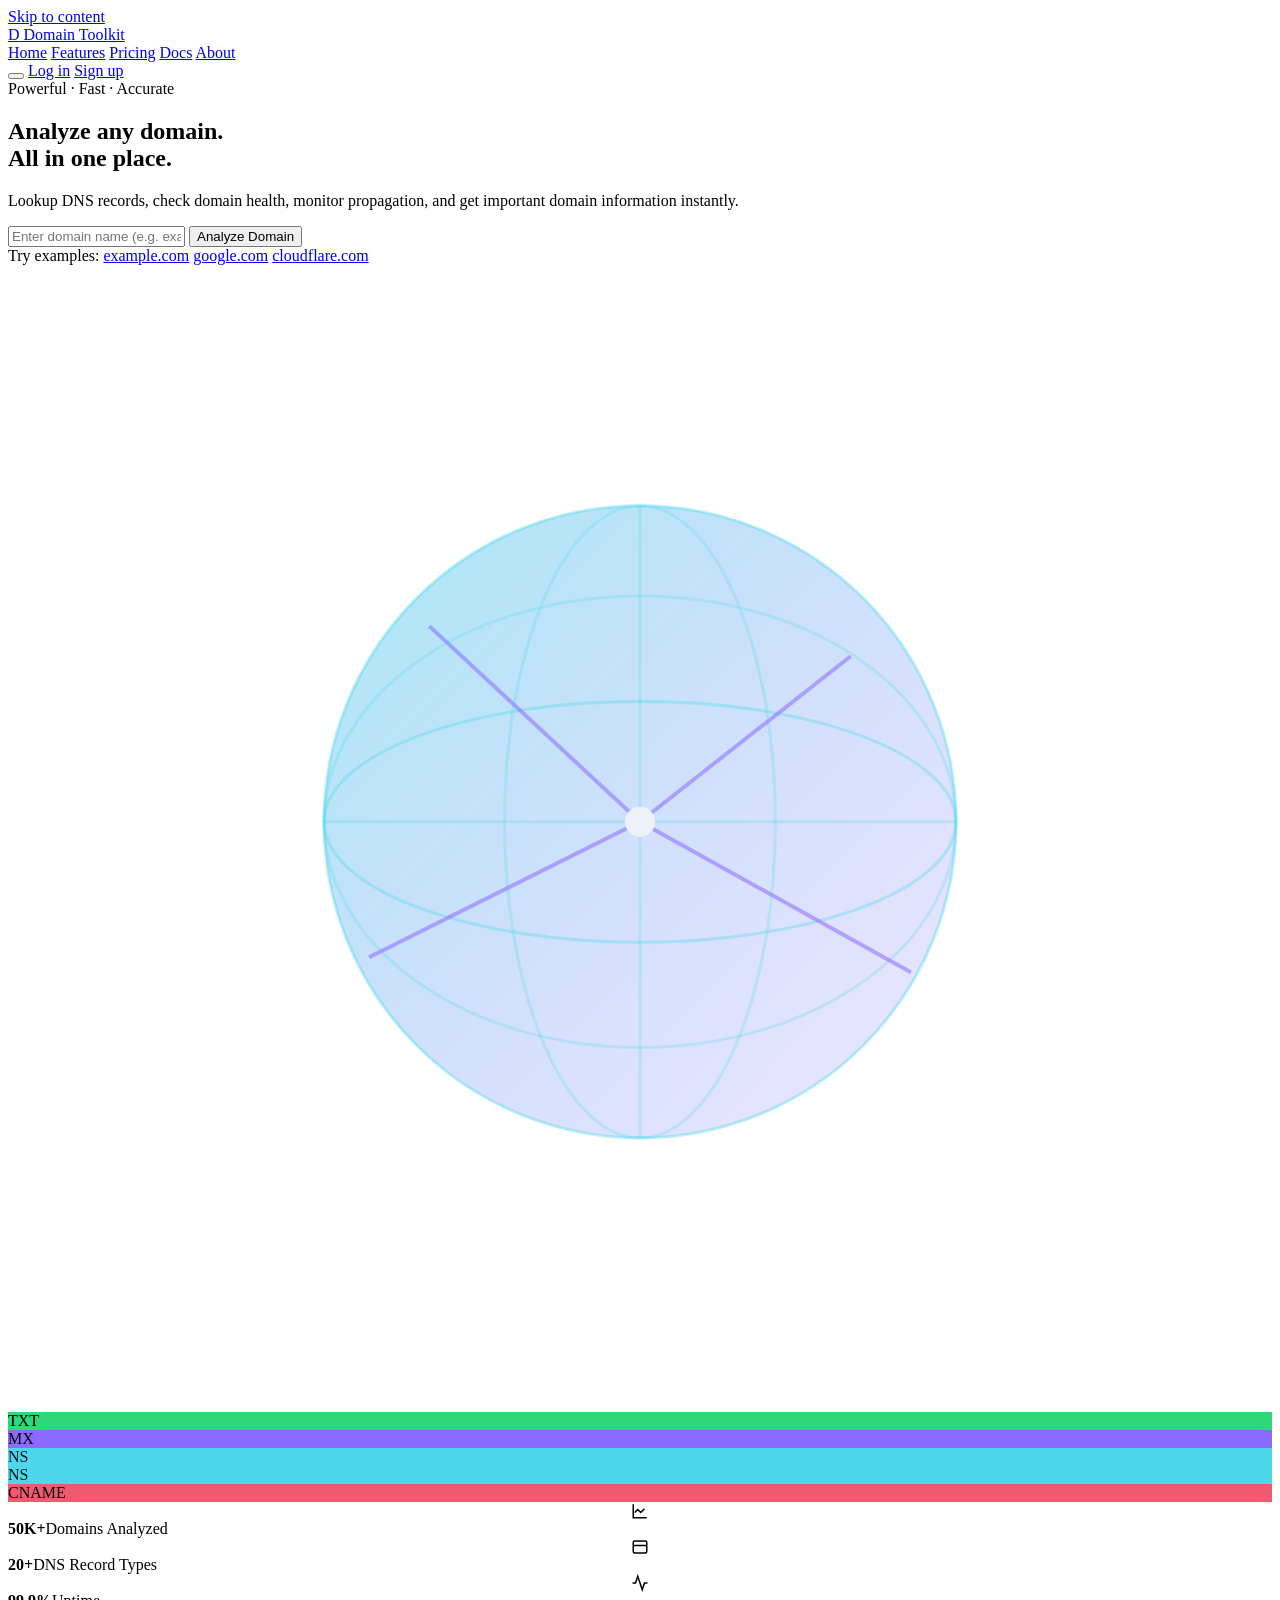
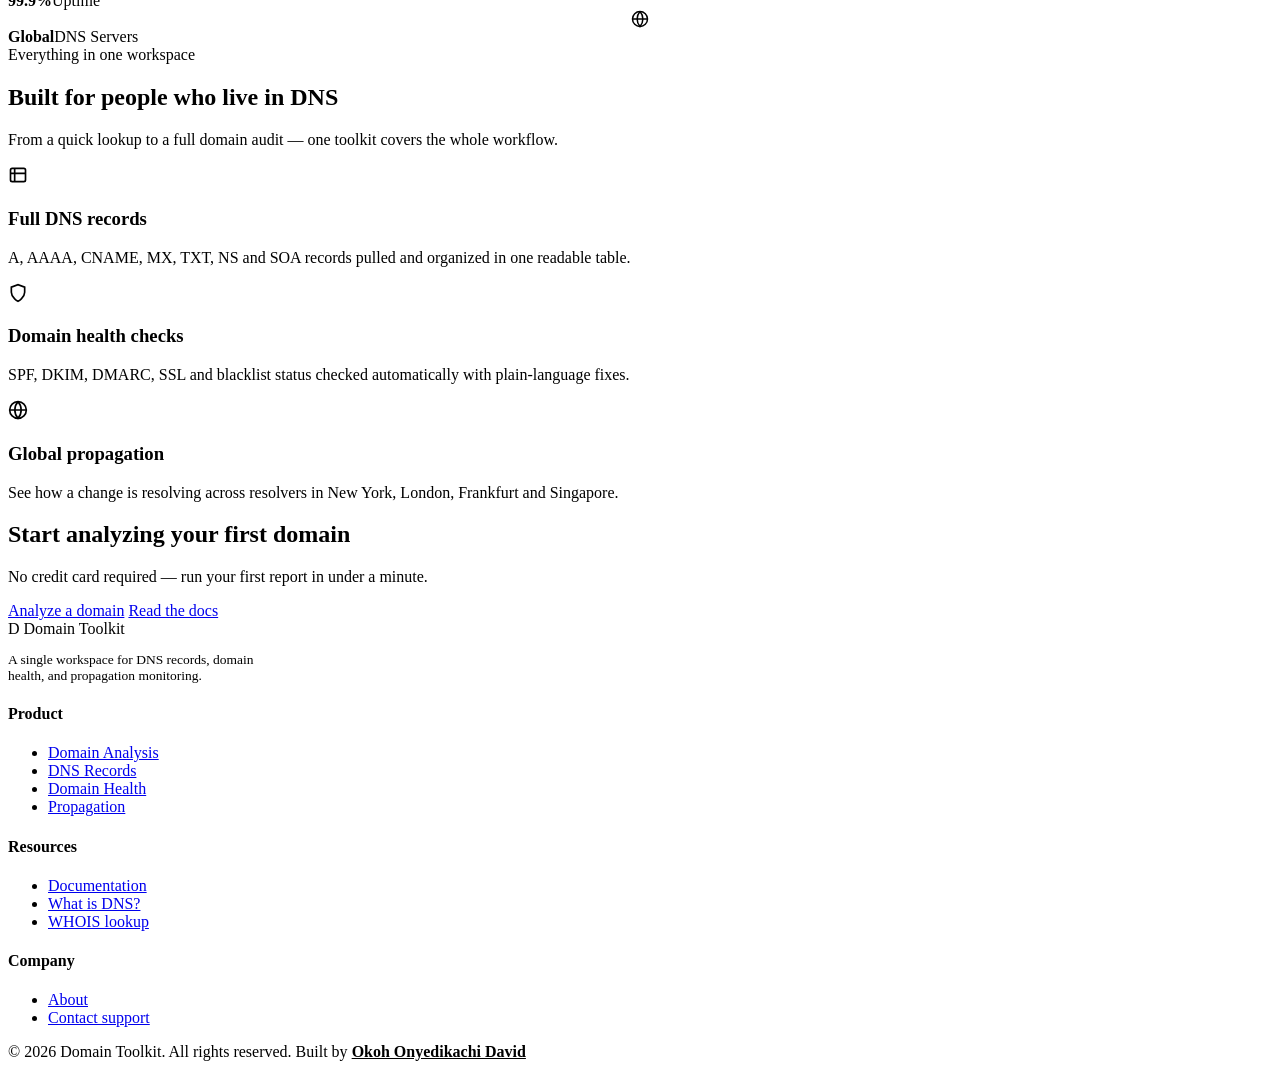
==== index.html @ 796c3c66 "Add files via upload" ====
<!DOCTYPE html>
<html lang="en">
<head>
<meta charset="UTF-8">
<meta name="viewport" content="width=device-width, initial-scale=1.0">
<meta name="author" content="Okoh Onyedikachi David">
<title>Domain Toolkit — Analyze any domain, all in one place</title>
<link rel="preconnect" href="https://fonts.googleapis.com">
<link href="https://fonts.googleapis.com/css2?family=Space+Grotesk:wght@500;600;700&family=Inter:wght@400;500;600;700&family=JetBrains+Mono:wght@400;500;700&display=swap" rel="stylesheet">
<link rel="stylesheet" href="css/base.css">
<link rel="stylesheet" href="css/layout.css">
<link rel="stylesheet" href="css/components.css">
<link rel="stylesheet" href="css/landing.css">
</head>
<body>
<a href="#main" class="skip-link">Skip to content</a>

<header class="topbar">
  <a href="index.html" class="brand">
    <span class="brand-mark">D</span> Domain Toolkit
  </a>
  <nav class="topnav">
    <a href="index.html" class="active">Home</a>
    <a href="analysis.html">Features</a>
    <a href="docs.html">Pricing</a>
    <a href="docs.html">Docs</a>
    <a href="docs.html">About</a>
  </nav>
  <div class="topbar-actions">
    <button class="icon-btn" data-theme-icon aria-label="Toggle theme"></button>
    <a href="analysis.html" class="btn btn-ghost btn-sm">Log in</a>
    <a href="analysis.html" class="btn btn-primary btn-sm">Sign up</a>
  </div>
</header>

<main id="main">
  <section class="hero">
    <div>
      <div class="pill hero-eyebrow"><span class="dot"></span> Powerful · Fast · Accurate</div>
      <h1>Analyze any domain.<br><span class="accent">All in one place.</span></h1>
      <p>Lookup DNS records, check domain health, monitor propagation, and get important domain information instantly.</p>
      <form class="hero-search" id="hero-search">
        <input class="input" type="text" id="hero-domain-input" placeholder="Enter domain name (e.g. example.com)" aria-label="Domain name">
        <button class="btn btn-primary" type="submit">Analyze Domain</button>
      </form>
      <div class="hero-examples">
        Try examples:
        <a class="example-chip" href="analysis.html?domain=example.com">example.com</a>
        <a class="example-chip" href="analysis.html?domain=google.com">google.com</a>
        <a class="example-chip" href="analysis.html?domain=cloudflare.com">cloudflare.com</a>
      </div>
    </div>

    <div class="hero-visual" aria-hidden="true">
      <svg class="orbit-svg" viewBox="0 0 420 380">
        <defs>
          <linearGradient id="globeGrad" x1="0" y1="0" x2="1" y2="1">
            <stop offset="0%" stop-color="#4cd8ea" stop-opacity="0.5"/>
            <stop offset="100%" stop-color="#8b6bff" stop-opacity="0.15"/>
          </linearGradient>
        </defs>
        <circle cx="210" cy="185" r="105" fill="url(#globeGrad)" stroke="#4cd8ea" stroke-opacity="0.4"/>
        <ellipse cx="210" cy="185" rx="105" ry="40" fill="none" stroke="#4cd8ea" stroke-opacity="0.35"/>
        <ellipse cx="210" cy="185" rx="105" ry="75" fill="none" stroke="#4cd8ea" stroke-opacity="0.25"/>
        <ellipse cx="210" cy="185" rx="45" ry="105" fill="none" stroke="#4cd8ea" stroke-opacity="0.25"/>
        <line x1="210" y1="80" x2="210" y2="290" stroke="#4cd8ea" stroke-opacity="0.25"/>
        <line x1="105" y1="185" x2="315" y2="185" stroke="#4cd8ea" stroke-opacity="0.25"/>
        <g stroke="#8b6bff" stroke-opacity="0.55" stroke-width="1.3">
          <line x1="140" y1="120" x2="210" y2="185"/>
          <line x1="280" y1="130" x2="210" y2="185"/>
          <line x1="120" y1="230" x2="210" y2="185"/>
          <line x1="300" y1="235" x2="210" y2="185"/>
        </g>
        <circle cx="210" cy="185" r="5" fill="#eef1f8"/>
      </svg>
      <div class="node-label" style="top: 24%; left: 22%; background:#2fd97a;">TXT</div>
      <div class="node-label" style="top: 30%; right: 12%; background:#8b6bff;">MX</div>
      <div class="node-label" style="top: 8%; right: 22%; background:#4cd8ea; color:#0b0f1a;">NS</div>
      <div class="node-label" style="bottom: 12%; left: 30%; background:#4cd8ea; color:#0b0f1a;">NS</div>
      <div class="node-label" style="bottom: 18%; right: 8%; background:#ef5a6f;">CNAME</div>
    </div>
  </section>

  <div class="stats-strip">
    <div class="stat card pad">
      <div class="stat-icon violet" style="border-radius:10px; display:flex; align-items:center; justify-content:center;">
        <svg width="18" height="18" viewBox="0 0 24 24" fill="none" stroke="currentColor" stroke-width="2"><path d="M3 3v18h18"/><path d="M18 9l-5 5-4-4-4 4"/></svg>
      </div>
      <div><b>50K+</b><span>Domains Analyzed</span></div>
    </div>
    <div class="stat card pad">
      <div class="stat-icon green" style="border-radius:10px; display:flex; align-items:center; justify-content:center;">
        <svg width="18" height="18" viewBox="0 0 24 24" fill="none" stroke="currentColor" stroke-width="2"><rect x="3" y="4" width="18" height="16" rx="2"/><path d="M3 10h18"/></svg>
      </div>
      <div><b>20+</b><span>DNS Record Types</span></div>
    </div>
    <div class="stat card pad">
      <div class="stat-icon cyan" style="border-radius:10px; display:flex; align-items:center; justify-content:center;">
        <svg width="18" height="18" viewBox="0 0 24 24" fill="none" stroke="currentColor" stroke-width="2"><path d="M22 12h-4l-3 9L9 3l-3 9H2"/></svg>
      </div>
      <div><b>99.9%</b><span>Uptime</span></div>
    </div>
    <div class="stat card pad">
      <div class="stat-icon amber" style="border-radius:10px; display:flex; align-items:center; justify-content:center;">
        <svg width="18" height="18" viewBox="0 0 24 24" fill="none" stroke="currentColor" stroke-width="2"><circle cx="12" cy="12" r="10"/><path d="M2 12h20M12 2a15 15 0 010 20 15 15 0 010-20"/></svg>
      </div>
      <div><b>Global</b><span>DNS Servers</span></div>
    </div>
  </div>

  <section class="section" id="features">
    <div class="section-head">
      <div class="pill">Everything in one workspace</div>
      <h2>Built for people who live in DNS</h2>
      <p>From a quick lookup to a full domain audit — one toolkit covers the whole workflow.</p>
    </div>
    <div class="feature-grid">
      <div class="card feature-card">
        <div class="feature-icon"><svg width="20" height="20" viewBox="0 0 24 24" fill="none" stroke="currentColor" stroke-width="2"><rect x="3" y="4" width="18" height="16" rx="2"/><path d="M3 10h18M8 4v16"/></svg></div>
        <h3>Full DNS records</h3>
        <p>A, AAAA, CNAME, MX, TXT, NS and SOA records pulled and organized in one readable table.</p>
      </div>
      <div class="card feature-card">
        <div class="feature-icon"><svg width="20" height="20" viewBox="0 0 24 24" fill="none" stroke="currentColor" stroke-width="2"><path d="M12 22s8-4.5 8-11V5l-8-3-8 3v6c0 6.5 8 11 8 11z"/></svg></div>
        <h3>Domain health checks</h3>
        <p>SPF, DKIM, DMARC, SSL and blacklist status checked automatically with plain-language fixes.</p>
      </div>
      <div class="card feature-card">
        <div class="feature-icon"><svg width="20" height="20" viewBox="0 0 24 24" fill="none" stroke="currentColor" stroke-width="2"><circle cx="12" cy="12" r="10"/><path d="M2 12h20M12 2a15 15 0 010 20 15 15 0 010-20"/></svg></div>
        <h3>Global propagation</h3>
        <p>See how a change is resolving across resolvers in New York, London, Frankfurt and Singapore.</p>
      </div>
    </div>
  </section>

  <div class="cta-band">
    <div>
      <h2>Start analyzing your first domain</h2>
      <p>No credit card required — run your first report in under a minute.</p>
    </div>
    <div class="cta-actions">
      <a href="analysis.html" class="btn btn-primary">Analyze a domain</a>
      <a href="docs.html" class="btn btn-ghost">Read the docs</a>
    </div>
  </div>
</main>

<footer class="site-footer">
  <div class="footer-grid">
    <div>
      <div class="brand" style="margin-bottom:12px;"><span class="brand-mark">D</span> Domain Toolkit</div>
      <p style="max-width:260px; font-size:13.5px;">A single workspace for DNS records, domain health, and propagation monitoring.</p>
    </div>
    <div>
      <h4>Product</h4>
      <ul>
        <li><a href="analysis.html">Domain Analysis</a></li>
        <li><a href="dns-records.html">DNS Records</a></li>
        <li><a href="health.html">Domain Health</a></li>
        <li><a href="propagation.html">Propagation</a></li>
      </ul>
    </div>
    <div>
      <h4>Resources</h4>
      <ul>
        <li><a href="docs.html">Documentation</a></li>
        <li><a href="docs.html">What is DNS?</a></li>
        <li><a href="domain-details.html">WHOIS lookup</a></li>
      </ul>
    </div>
    <div>
      <h4>Company</h4>
      <ul>
        <li><a href="docs.html">About</a></li>
        <li><a href="docs.html">Contact support</a></li>
      </ul>
    </div>
  </div>
  <div class="footer-bottom">
    <span>© 2026 Domain Toolkit. All rights reserved.</span>
    <span>Built by <a href="https://github.com/okohdavid" target="_blank" rel="noopener" style="color:var(--violet); font-weight:600;">Okoh Onyedikachi David</a></span>
  </div>
</footer>

<script src="js/app.js"></script>
<script>
  document.getElementById('hero-search').addEventListener('submit', function (e) {
    e.preventDefault();
    const val = document.getElementById('hero-domain-input').value.trim();
    window.location.href = 'analysis.html' + (val ? '?domain=' + encodeURIComponent(val) : '');
  });
</script>
</body>
</html>
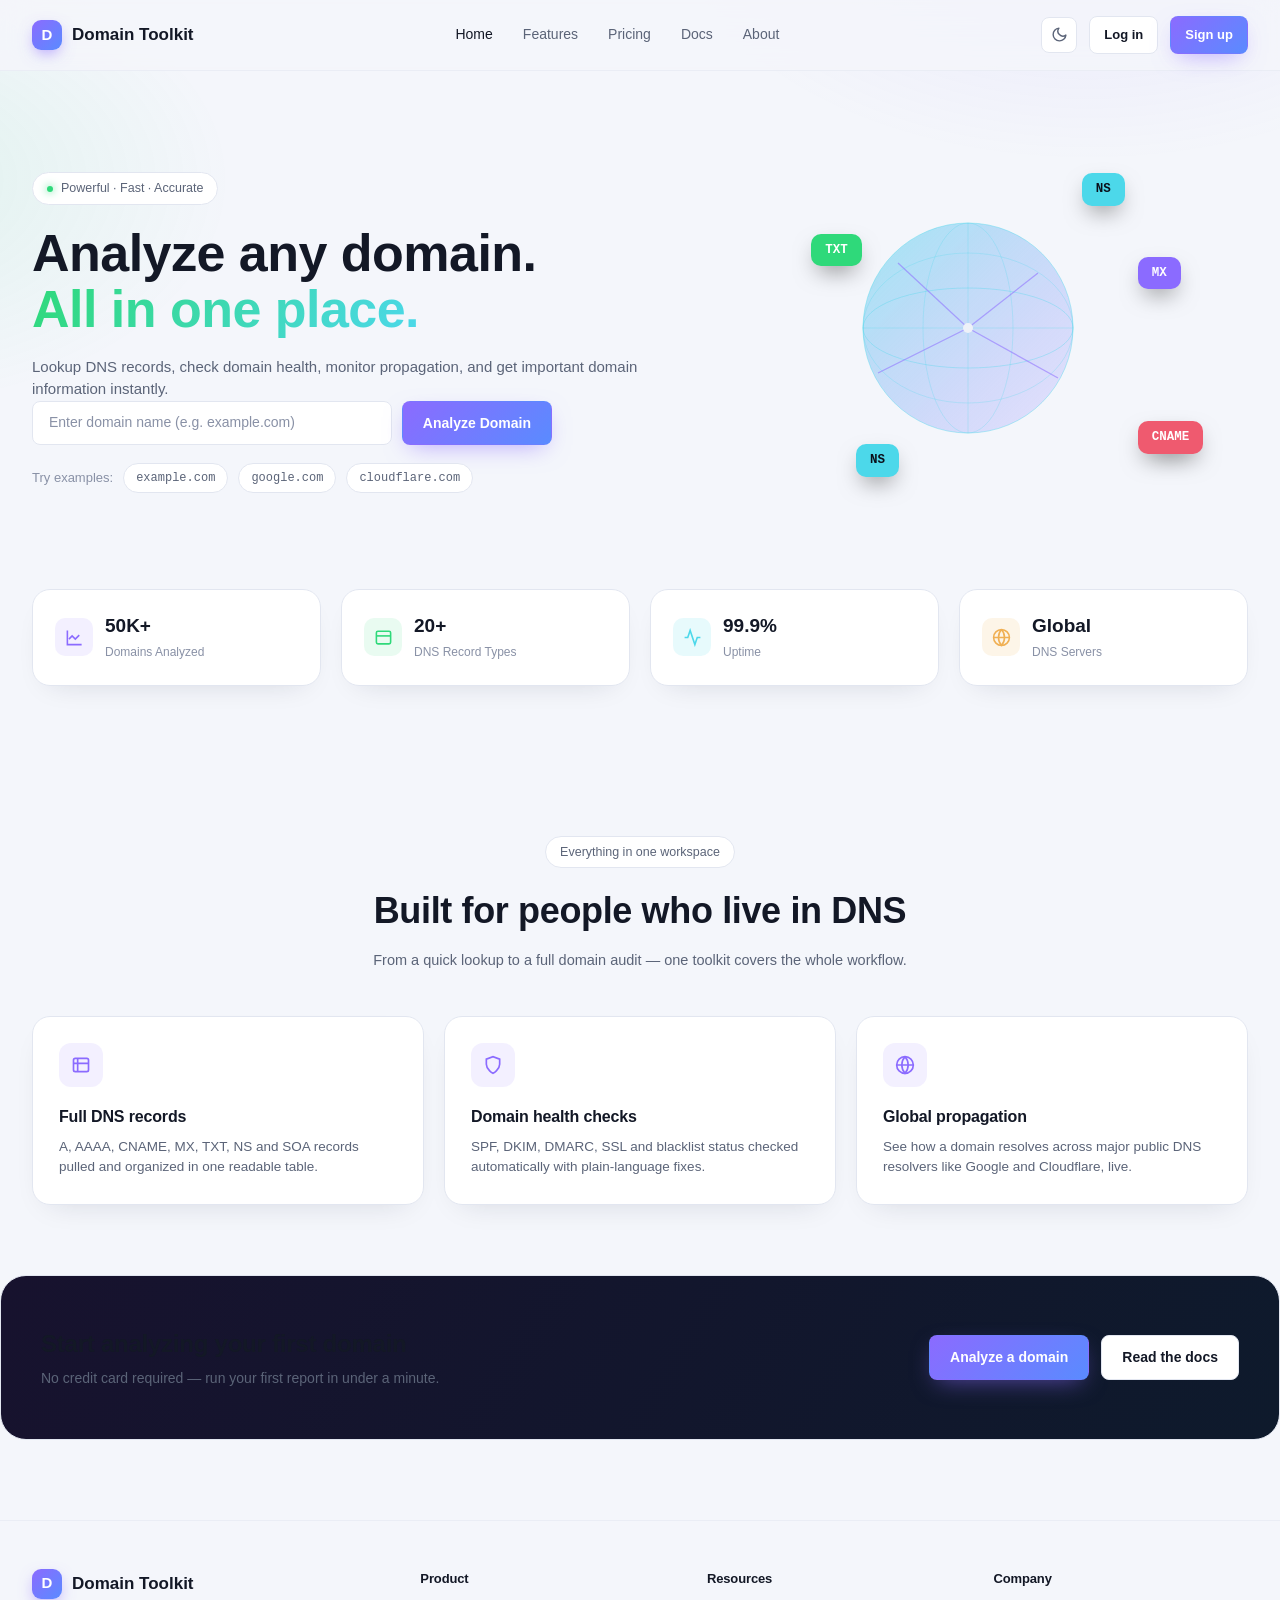
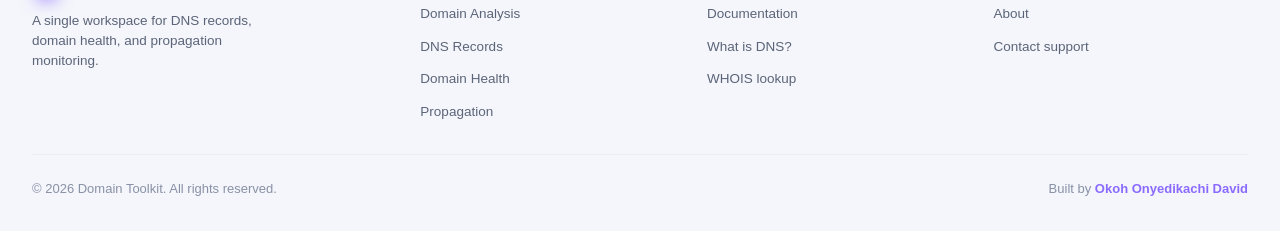
==== commit 1e42e8b6: "Add files via upload" ====
--- a/index.html
+++ b/index.html
@@ -3,6 +3,7 @@
 <head>
 <meta charset="UTF-8">
 <meta name="viewport" content="width=device-width, initial-scale=1.0">
+<link rel="icon" href="data:image/svg+xml,%3Csvg xmlns='http://www.w3.org/2000/svg' viewBox='0 0 100 100'%3E%3Crect width='100' height='100' rx='22' fill='%238b6bff'/%3E%3Ctext x='50' y='70' font-size='58' font-family='sans-serif' font-weight='700' fill='white' text-anchor='middle'%3ED%3C/text%3E%3C/svg%3E">
 <meta name="author" content="Okoh Onyedikachi David">
 <title>Domain Toolkit — Analyze any domain, all in one place</title>
 <link rel="preconnect" href="https://fonts.googleapis.com">
@@ -22,14 +23,14 @@
   <nav class="topnav">
     <a href="index.html" class="active">Home</a>
     <a href="analysis.html">Features</a>
-    <a href="docs.html">Pricing</a>
+    <a href="pricing.html">Pricing</a>
     <a href="docs.html">Docs</a>
-    <a href="docs.html">About</a>
+    <a href="about.html">About</a>
   </nav>
   <div class="topbar-actions">
     <button class="icon-btn" data-theme-icon aria-label="Toggle theme"></button>
-    <a href="analysis.html" class="btn btn-ghost btn-sm">Log in</a>
-    <a href="analysis.html" class="btn btn-primary btn-sm">Sign up</a>
+    <a href="login.html" class="btn btn-ghost btn-sm">Log in</a>
+    <a href="signup.html" class="btn btn-primary btn-sm">Sign up</a>
   </div>
 </header>
 
@@ -128,7 +129,7 @@
       <div class="card feature-card">
         <div class="feature-icon"><svg width="20" height="20" viewBox="0 0 24 24" fill="none" stroke="currentColor" stroke-width="2"><circle cx="12" cy="12" r="10"/><path d="M2 12h20M12 2a15 15 0 010 20 15 15 0 010-20"/></svg></div>
         <h3>Global propagation</h3>
-        <p>See how a change is resolving across resolvers in New York, London, Frankfurt and Singapore.</p>
+        <p>See how a domain resolves across major public DNS resolvers like Google and Cloudflare, live.</p>
       </div>
     </div>
   </section>
@@ -171,8 +172,8 @@
     <div>
       <h4>Company</h4>
       <ul>
-        <li><a href="docs.html">About</a></li>
-        <li><a href="docs.html">Contact support</a></li>
+        <li><a href="about.html">About</a></li>
+        <li><a href="support.html">Contact support</a></li>
       </ul>
     </div>
   </div>
--- a/css/base.css
+++ b/css/base.css
@@ -0,0 +1,190 @@
+/* ============================================================
+   Domain Toolkit — Design Tokens
+   Palette: deep space navy + violet + signal green + cyan wire
+   Type: Space Grotesk (display) / Inter (body) / JetBrains Mono (data)
+   ============================================================ */
+
+:root{
+  --bg:            #090c14;
+  --bg-elev-1:     #0f1420;
+  --bg-elev-2:     #141a29;
+  --bg-elev-3:     #1a2233;
+  --border:        #232b3d;
+  --border-soft:   #1b2231;
+
+  --text-primary:  #eef1f8;
+  --text-secondary:#9aa4bd;
+  --text-muted:    #626d88;
+
+  --violet:        #8b6bff;
+  --violet-soft:   #8b6bff26;
+  --violet-dim:    #6d54cc;
+  --green:         #2fd97a;
+  --green-soft:    #2fd97a22;
+  --cyan:          #4cd8ea;
+  --amber:         #f0b054;
+  --red:           #ef5a6f;
+
+  --grad-brand: linear-gradient(135deg, var(--violet) 0%, #5a8bff 100%);
+
+  --radius-sm: 8px;
+  --radius-md: 12px;
+  --radius-lg: 18px;
+  --radius-xl: 26px;
+
+  --shadow-card: 0 1px 0 rgba(255,255,255,0.02) inset, 0 12px 30px -14px rgba(0,0,0,0.6);
+  --shadow-pop:  0 20px 60px -20px rgba(0,0,0,0.7);
+
+  --font-display: 'Space Grotesk', 'Inter', sans-serif;
+  --font-body: 'Inter', -apple-system, BlinkMacSystemFont, sans-serif;
+  --font-mono: 'JetBrains Mono', 'SFMono-Regular', Consolas, monospace;
+
+  color-scheme: dark;
+}
+
+[data-theme="light"]{
+  --bg:            #f4f6fb;
+  --bg-elev-1:     #ffffff;
+  --bg-elev-2:     #ffffff;
+  --bg-elev-3:     #eef1f8;
+  --border:        #e2e6f0;
+  --border-soft:   #eaedf5;
+
+  --text-primary:  #131826;
+  --text-secondary:#5b6478;
+  --text-muted:    #8991a6;
+
+  --violet-soft:   #8b6bff1a;
+  --green-soft:    #2fd97a1a;
+
+  --shadow-card: 0 1px 0 rgba(255,255,255,0.6) inset, 0 12px 30px -18px rgba(20,25,50,0.18);
+  --shadow-pop:  0 24px 60px -20px rgba(20,25,50,0.25);
+  color-scheme: light;
+}
+
+*,*::before,*::after{ box-sizing: border-box; }
+html{ scroll-behavior: smooth; }
+
+body{
+  margin:0;
+  background: var(--bg);
+  color: var(--text-primary);
+  font-family: var(--font-body);
+  font-size: 15px;
+  line-height: 1.5;
+  -webkit-font-smoothing: antialiased;
+  transition: background .25s ease, color .25s ease;
+}
+
+/* subtle ambient grid + glow behind everything */
+body::before{
+  content:"";
+  position: fixed; inset: 0;
+  background:
+    radial-gradient(700px 420px at 85% -10%, var(--violet-soft), transparent 60%),
+    radial-gradient(600px 380px at -10% 20%, var(--green-soft), transparent 60%);
+  pointer-events: none;
+  z-index: 0;
+}
+
+h1,h2,h3,h4{
+  font-family: var(--font-display);
+  font-weight: 600;
+  margin: 0;
+  letter-spacing: -0.01em;
+}
+
+p{ margin: 0; color: var(--text-secondary); }
+a{ color: inherit; text-decoration: none; }
+button{ font-family: inherit; cursor: pointer; }
+ul{ margin:0; padding:0; list-style:none; }
+code, .mono{ font-family: var(--font-mono); }
+
+img,svg{ display:block; max-width:100%; }
+
+::selection{ background: var(--violet); color:#fff; }
+
+:focus-visible{
+  outline: 2px solid var(--violet);
+  outline-offset: 2px;
+  border-radius: 4px;
+}
+
+::-webkit-scrollbar{ width:10px; height:10px; }
+::-webkit-scrollbar-track{ background: transparent; }
+::-webkit-scrollbar-thumb{ background: var(--border); border-radius: 10px; }
+::-webkit-scrollbar-thumb:hover{ background: var(--violet-dim); }
+
+.container{
+  max-width: 1320px;
+  margin: 0 auto;
+  padding: 0 32px;
+}
+
+.pill{
+  display:inline-flex; align-items:center; gap:8px;
+  padding: 6px 14px;
+  border-radius: 999px;
+  border: 1px solid var(--border);
+  background: var(--bg-elev-2);
+  font-size: 12.5px;
+  color: var(--text-secondary);
+}
+.pill .dot{ width:6px; height:6px; border-radius:50%; background: var(--green); box-shadow: 0 0 8px var(--green); }
+
+.btn{
+  display:inline-flex; align-items:center; justify-content:center; gap:8px;
+  padding: 11px 20px;
+  border-radius: var(--radius-sm);
+  font-weight: 600;
+  font-size: 14px;
+  border: 1px solid transparent;
+  transition: transform .15s ease, box-shadow .15s ease, background .15s ease, border-color .15s ease;
+  white-space: nowrap;
+}
+.btn:active{ transform: translateY(1px); }
+
+.btn-primary{
+  background: var(--grad-brand);
+  color: #fff;
+  box-shadow: 0 8px 24px -8px rgba(139,107,255,0.6);
+}
+.btn-primary:hover{ box-shadow: 0 10px 28px -6px rgba(139,107,255,0.75); }
+
+.btn-ghost{
+  background: var(--bg-elev-2);
+  color: var(--text-primary);
+  border-color: var(--border);
+}
+.btn-ghost:hover{ border-color: var(--violet-dim); }
+
+.btn-sm{ padding: 8px 14px; font-size: 13px; }
+
+.card{
+  background: var(--bg-elev-1);
+  border: 1px solid var(--border);
+  border-radius: var(--radius-lg);
+  box-shadow: var(--shadow-card);
+}
+
+.badge{
+  display:inline-flex; align-items:center; gap:6px;
+  padding: 4px 10px;
+  border-radius: 999px;
+  font-size: 12px;
+  font-weight: 600;
+}
+.badge-good{ background: var(--green-soft); color: var(--green); }
+.badge-warn{ background: #f0b05422; color: var(--amber); }
+.badge-bad{ background: #ef5a6f22; color: var(--red); }
+.badge-neutral{ background: var(--violet-soft); color: var(--violet); }
+
+.skip-link{
+  position:absolute; left:-999px; top:auto;
+  background: var(--violet); color:#fff; padding: 10px 16px; border-radius: 8px; z-index: 999;
+}
+.skip-link:focus{ left: 16px; top: 16px; }
+
+@media (prefers-reduced-motion: reduce){
+  *{ animation-duration: 0.001ms !important; animation-iteration-count: 1 !important; transition-duration: 0.001ms !important; scroll-behavior: auto !important; }
+}
--- a/css/layout.css
+++ b/css/layout.css
@@ -0,0 +1,155 @@
+/* ============================================================
+   Layout: topbar, sidebar, dashboard shell, footer
+   ============================================================ */
+
+/* ---------- Topbar ---------- */
+.topbar{
+  position: sticky; top:0; z-index: 50;
+  display:flex; align-items:center; justify-content:space-between;
+  padding: 16px 32px;
+  background: color-mix(in srgb, var(--bg) 82%, transparent);
+  backdrop-filter: blur(14px);
+  border-bottom: 1px solid var(--border-soft);
+}
+.brand{
+  display:flex; align-items:center; gap:10px;
+  font-family: var(--font-display); font-weight: 700; font-size: 17px;
+}
+.brand-mark{
+  width:30px; height:30px; border-radius: 9px;
+  background: var(--grad-brand);
+  display:flex; align-items:center; justify-content:center;
+  color:#fff; font-size: 15px; font-weight: 700;
+  box-shadow: 0 6px 16px -4px rgba(139,107,255,0.7);
+}
+.topnav{
+  display:flex; align-items:center; gap: 30px;
+}
+.topnav a{
+  font-size: 14px; color: var(--text-secondary); font-weight: 500;
+  transition: color .15s ease;
+}
+.topnav a:hover, .topnav a.active{ color: var(--text-primary); }
+
+.topbar-actions{ display:flex; align-items:center; gap: 12px; }
+
+.icon-btn{
+  width:36px; height:36px; border-radius: var(--radius-sm);
+  display:flex; align-items:center; justify-content:center;
+  background: var(--bg-elev-2); border: 1px solid var(--border);
+  color: var(--text-secondary);
+  transition: color .15s ease, border-color .15s ease;
+}
+.icon-btn:hover{ color: var(--text-primary); border-color: var(--violet-dim); }
+
+.avatar{
+  width:36px; height:36px; border-radius: 50%;
+  background: linear-gradient(135deg, var(--cyan), var(--violet));
+  display:flex; align-items:center; justify-content:center;
+  font-family: var(--font-display); font-weight:700; font-size: 13px; color:#0b0f1a;
+}
+
+.hamburger{
+  display:none;
+  width:36px; height:36px; align-items:center; justify-content:center;
+  background: var(--bg-elev-2); border: 1px solid var(--border); border-radius: var(--radius-sm);
+  color: var(--text-primary);
+}
+
+/* ---------- Dashboard shell (sidebar + content) ---------- */
+.shell{
+  display:grid;
+  grid-template-columns: 250px 1fr;
+  min-height: calc(100vh - 68px);
+  position: relative; z-index: 1;
+}
+
+.sidebar{
+  border-right: 1px solid var(--border-soft);
+  padding: 24px 16px;
+  display:flex; flex-direction:column; gap: 4px;
+  background: color-mix(in srgb, var(--bg-elev-1) 40%, transparent);
+}
+.sidebar-label{
+  font-size: 11px; text-transform: uppercase; letter-spacing: .08em;
+  color: var(--text-muted); padding: 8px 12px 6px;
+  font-weight: 700;
+}
+.sidebar a{
+  display:flex; align-items:center; gap: 12px;
+  padding: 10px 12px;
+  border-radius: var(--radius-sm);
+  font-size: 14px; color: var(--text-secondary); font-weight: 500;
+  border: 1px solid transparent;
+}
+.sidebar a svg{ width:17px; height:17px; flex-shrink:0; opacity:.85; }
+.sidebar a:hover{ background: var(--bg-elev-2); color: var(--text-primary); }
+.sidebar a.active{
+  background: var(--violet-soft);
+  color: var(--violet);
+  border-color: color-mix(in srgb, var(--violet) 35%, transparent);
+}
+.sidebar a.active svg{ opacity: 1; }
+
+.content{
+  padding: 32px 36px 64px;
+  min-width: 0;
+}
+
+.page-head{
+  display:flex; align-items:flex-start; justify-content:space-between;
+  gap: 20px; margin-bottom: 28px; flex-wrap: wrap;
+}
+.page-head h1{ font-size: 26px; margin-bottom: 6px; }
+.page-head p{ font-size: 14px; }
+
+/* ---------- Footer ---------- */
+.site-footer{
+  border-top: 1px solid var(--border-soft);
+  padding: 48px 32px 32px;
+  position: relative; z-index:1;
+}
+.footer-grid{
+  display:grid; grid-template-columns: 1.4fr 1fr 1fr 1fr;
+  gap: 32px; margin-bottom: 32px;
+}
+.footer-grid h4{ font-size: 13px; color: var(--text-primary); margin-bottom: 14px; }
+.footer-grid ul{ display:flex; flex-direction:column; gap: 10px; }
+.footer-grid a{ font-size: 13.5px; color: var(--text-secondary); }
+.footer-grid a:hover{ color: var(--text-primary); }
+.footer-bottom{
+  display:flex; justify-content:space-between; align-items:center;
+  padding-top: 24px; border-top: 1px solid var(--border-soft);
+  font-size: 13px; color: var(--text-muted); flex-wrap: wrap; gap: 12px;
+}
+
+/* ---------- Responsive ---------- */
+@media (max-width: 980px){
+  .shell{ grid-template-columns: 1fr; }
+  .sidebar{
+    position: fixed; top: 65px; left: 0; bottom: 0; width: 250px;
+    transform: translateX(-100%);
+    transition: transform .25s ease;
+    z-index: 60;
+    background: var(--bg-elev-1);
+    overflow-y: auto;
+  }
+  .sidebar.open{ transform: translateX(0); box-shadow: var(--shadow-pop); }
+  .hamburger{ display:flex; }
+  .topnav{ display:none; }
+  .content{ padding: 24px 18px 48px; }
+  .footer-grid{ grid-template-columns: 1fr 1fr; }
+}
+
+@media (max-width: 560px){
+  .topbar{ padding: 14px 16px; }
+  .footer-grid{ grid-template-columns: 1fr; }
+  .page-head h1{ font-size: 22px; }
+}
+
+.sidebar-backdrop{
+  display:none;
+  position: fixed; inset: 0; background: rgba(0,0,0,0.5);
+  z-index: 55;
+}
+.sidebar-backdrop.open{ display:block; }
--- a/css/components.css
+++ b/css/components.css
@@ -0,0 +1,199 @@
+/* ============================================================
+   Components
+   ============================================================ */
+
+/* Search / analyze bar */
+.search-row{
+  display:flex; gap:10px; margin-bottom: 24px;
+}
+.input{
+  flex:1;
+  background: var(--bg-elev-2);
+  border: 1px solid var(--border);
+  color: var(--text-primary);
+  border-radius: var(--radius-sm);
+  padding: 13px 16px;
+  font-size: 14px;
+  font-family: var(--font-mono);
+  transition: border-color .15s ease;
+}
+.input::placeholder{ color: var(--text-muted); font-family: var(--font-body); }
+.input:focus{ border-color: var(--violet); outline: none; }
+.select{
+  background: var(--bg-elev-2);
+  border: 1px solid var(--border);
+  color: var(--text-primary);
+  border-radius: var(--radius-sm);
+  padding: 0 14px;
+  font-size: 14px;
+}
+
+/* Stat grid */
+.stat-grid{
+  display:grid; grid-template-columns: repeat(4,1fr); gap: 16px;
+  margin-bottom: 24px;
+}
+.stat-card{
+  padding: 18px 20px;
+  display:flex; align-items:center; gap: 14px;
+}
+.stat-icon{
+  width:40px; height:40px; border-radius: var(--radius-sm);
+  display:flex; align-items:center; justify-content:center;
+  flex-shrink:0;
+}
+.stat-icon svg{ width:19px; height:19px; }
+.stat-icon.violet{ background: var(--violet-soft); color: var(--violet); }
+.stat-icon.green{ background: var(--green-soft); color: var(--green); }
+.stat-icon.cyan{ background: #4cd8ea22; color: var(--cyan); }
+.stat-icon.amber{ background: #f0b05422; color: var(--amber); }
+.stat-label{ font-size: 12px; color: var(--text-muted); margin-bottom: 3px; }
+.stat-value{ font-family: var(--font-display); font-size: 18px; font-weight: 700; }
+
+/* Score ring */
+.score-ring-wrap{ display:flex; flex-direction:column; align-items:center; gap: 6px; }
+.score-ring{ position:relative; width: 108px; height:108px; }
+.score-ring svg{ transform: rotate(-90deg); }
+.score-ring-value{
+  position:absolute; inset:0; display:flex; flex-direction:column;
+  align-items:center; justify-content:center;
+}
+.score-ring-value .num{ font-family: var(--font-display); font-size: 30px; font-weight:700; }
+.score-ring-value .cap{ font-size: 11px; color: var(--text-muted); }
+.score-tag{ font-size: 13px; font-weight:600; color: var(--green); }
+
+/* Summary panel (analysis page) */
+.summary-panel{
+  display:grid; grid-template-columns: 1fr auto 1fr; gap: 28px;
+  padding: 26px; align-items:center;
+}
+.summary-text p{ font-size: 14px; margin-bottom: 16px; }
+.summary-metrics{ display:flex; flex-direction:column; gap: 12px; }
+.summary-metric{ display:flex; align-items:center; justify-content:space-between; gap: 16px; font-size: 13.5px; }
+.summary-metric .label{ color: var(--text-secondary); display:flex; align-items:center; gap:8px; }
+.summary-metric .val{ font-weight: 700; font-family: var(--font-mono); }
+
+/* Tables */
+.table-wrap{ overflow-x:auto; }
+table.dt-table{ width:100%; border-collapse: collapse; font-size: 13.5px; }
+.dt-table thead th{
+  text-align:left; padding: 12px 16px;
+  font-size: 11.5px; text-transform: uppercase; letter-spacing:.06em;
+  color: var(--text-muted); border-bottom: 1px solid var(--border);
+  white-space: nowrap;
+}
+.dt-table tbody td{
+  padding: 13px 16px; border-bottom: 1px solid var(--border-soft);
+  color: var(--text-secondary); white-space: nowrap;
+}
+.dt-table tbody tr:last-child td{ border-bottom:none; }
+.dt-table tbody tr:hover{ background: var(--bg-elev-2); }
+.dt-table .rec-type{
+  font-family: var(--font-mono); font-weight:700; font-size:12px;
+  padding: 3px 8px; border-radius:6px; background: var(--violet-soft); color: var(--violet);
+}
+.dt-table td.mono, .dt-table td .mono{ font-family: var(--font-mono); color: var(--text-primary); }
+
+/* Filter chips */
+.chip-row{ display:flex; gap: 8px; flex-wrap: wrap; margin-bottom: 18px; }
+.chip{
+  padding: 7px 14px; border-radius: 999px; font-size: 13px; font-weight:600;
+  background: var(--bg-elev-2); border: 1px solid var(--border); color: var(--text-secondary);
+}
+.chip.active{ background: var(--violet-soft); color: var(--violet); border-color: color-mix(in srgb, var(--violet) 40%, transparent); }
+
+/* Health check rows */
+.check-row{
+  display:flex; align-items:center; justify-content:space-between;
+  gap: 16px; padding: 16px; border-bottom: 1px solid var(--border-soft);
+}
+.check-row:last-child{ border-bottom:none; }
+.check-main{ display:flex; align-items:center; gap: 14px; min-width:0; }
+.check-dot{ width:34px; height:34px; border-radius:50%; display:flex; align-items:center; justify-content:center; flex-shrink:0; }
+.check-dot.good{ background: var(--green-soft); color: var(--green); }
+.check-dot.warn{ background: #f0b05422; color: var(--amber); }
+.check-dot.bad{ background: #ef5a6f22; color: var(--red); }
+.check-name{ font-weight:600; font-size: 14px; }
+.check-detail{ font-size: 12.5px; color: var(--text-muted); }
+.check-action{ font-size: 13px; color: var(--violet); font-weight:600; flex-shrink:0; }
+
+/* Health summary hero (health page) */
+.health-hero{ display:flex; align-items:center; gap: 20px; padding: 22px 26px; }
+.health-hero-icon{
+  width:56px; height:56px; border-radius: 16px; background: var(--green-soft); color: var(--green);
+  display:flex; align-items:center; justify-content:center; flex-shrink:0;
+}
+.health-hero-icon svg{ width:28px; height:28px; }
+.mini-check-grid{ display:grid; grid-template-columns: repeat(4,1fr); gap: 12px; margin: 20px 0; }
+.mini-check{ padding: 16px; text-align:center; }
+.mini-check-icon{ width:32px; height:32px; border-radius:50%; margin: 0 auto 10px; display:flex; align-items:center; justify-content:center; background: var(--green-soft); color: var(--green); }
+.mini-check-label{ font-size: 12.5px; color: var(--text-muted); margin-bottom: 2px; }
+.mini-check-value{ font-weight:700; font-size: 13.5px; }
+
+/* World map (propagation) */
+.map-card{ padding: 20px; }
+.map-canvas{
+  position: relative; height: 300px; border-radius: var(--radius-md);
+  background:
+    radial-gradient(1px 1px at 10% 20%, rgba(255,255,255,0.08) 1px, transparent 0),
+    var(--bg-elev-2);
+  border: 1px solid var(--border-soft);
+  overflow:hidden;
+  margin-bottom: 16px;
+}
+.map-canvas svg{ width:100%; height:100%; }
+.map-dot{ position:absolute; width:10px; height:10px; border-radius:50%; }
+.map-dot.ok{ background: var(--green); box-shadow: 0 0 0 6px var(--green-soft); }
+.map-dot.pending{ background: var(--amber); box-shadow: 0 0 0 6px #f0b05422; }
+
+.progress-ring-lg{ position:relative; width:150px; height:150px; margin: 0 auto; }
+.progress-ring-lg svg{ transform: rotate(-90deg); }
+.progress-ring-lg .center{ position:absolute; inset:0; display:flex; flex-direction:column; align-items:center; justify-content:center; }
+.progress-ring-lg .center .num{ font-family: var(--font-display); font-size: 34px; font-weight:700; color: var(--green); }
+.progress-ring-lg .center .cap{ font-size: 11.5px; color: var(--text-muted); text-align:center; }
+
+.result-stat{ display:flex; align-items:center; justify-content:space-between; padding: 10px 0; border-bottom: 1px solid var(--border-soft); font-size: 13.5px; }
+.result-stat:last-child{ border:none; }
+
+/* Detail key/value grid */
+.kv-list{ display:flex; flex-direction:column; }
+.kv-row{ display:flex; justify-content:space-between; gap: 16px; padding: 12px 0; border-bottom: 1px solid var(--border-soft); font-size: 13.5px; }
+.kv-row:last-child{ border-bottom:none; }
+.kv-row .k{ color: var(--text-muted); }
+.kv-row .v{ font-weight:600; text-align:right; }
+.kv-row .v.mono{ font-family: var(--font-mono); font-weight:500; }
+
+.raw-whois{
+  background: var(--bg-elev-2); border: 1px solid var(--border-soft); border-radius: var(--radius-md);
+  padding: 16px; font-family: var(--font-mono); font-size: 12px; color: var(--text-secondary);
+  line-height: 1.75; max-height: 260px; overflow-y:auto; white-space: pre-wrap;
+}
+
+/* Section card padding helper */
+.pad{ padding: 22px; }
+.pad-lg{ padding: 28px; }
+
+.section-title{ display:flex; align-items:center; justify-content:space-between; margin-bottom: 16px; }
+.section-title h3{ font-size: 15px; }
+.section-title .link{ font-size: 12.5px; color: var(--violet); font-weight:600; }
+
+/* Docs layout */
+.docs-grid{ display:grid; grid-template-columns: 1fr 1fr; gap: 16px; margin: 20px 0; }
+.docs-step{ display:flex; flex-direction:column; align-items:center; text-align:center; gap:10px; padding: 18px 10px; }
+.docs-step-icon{ width:44px; height:44px; border-radius: 12px; background: var(--violet-soft); color: var(--violet); display:flex; align-items:center; justify-content:center; }
+.docs-flow{ display:flex; align-items:center; justify-content:space-between; gap:6px; margin: 22px 0; flex-wrap:wrap; }
+.docs-flow .arrow{ color: var(--text-muted); flex-shrink:0; }
+.key-points li{ display:flex; gap:10px; padding: 8px 0; font-size:13.5px; color: var(--text-secondary); align-items:flex-start; }
+.key-points li svg{ flex-shrink:0; margin-top:3px; color: var(--green); width:15px; height:15px; }
+
+@media (max-width: 980px){
+  .stat-grid{ grid-template-columns: repeat(2,1fr); }
+  .summary-panel{ grid-template-columns: 1fr; }
+  .summary-panel .divider{ display:none; }
+  .mini-check-grid{ grid-template-columns: repeat(2,1fr); }
+  .docs-grid{ grid-template-columns: 1fr; }
+}
+@media (max-width: 560px){
+  .stat-grid{ grid-template-columns: 1fr; }
+  .search-row{ flex-direction:column; }
+}
--- a/css/landing.css
+++ b/css/landing.css
@@ -0,0 +1,88 @@
+/* ============================================================
+   Landing page
+   ============================================================ */
+
+.hero{
+  position: relative; z-index:1;
+  display:grid; grid-template-columns: 1.1fr 1fr;
+  gap: 40px; align-items:center;
+  padding: 72px 32px 40px;
+  max-width: 1320px; margin: 0 auto;
+}
+.hero-eyebrow{ margin-bottom: 20px; }
+.hero h1{
+  font-size: clamp(34px, 4.4vw, 52px);
+  line-height: 1.08;
+  margin-bottom: 18px;
+}
+.hero h1 .accent{
+  background: linear-gradient(120deg, var(--green), var(--cyan));
+  -webkit-background-clip:text; background-clip:text; color:transparent;
+}
+.hero > p{ font-size: 15.5px; max-width: 480px; margin-bottom: 28px; }
+
+.hero-search{
+  display:flex; gap:10px; margin-bottom: 18px; max-width: 520px;
+}
+.hero-examples{ display:flex; align-items:center; gap:10px; flex-wrap:wrap; font-size: 13px; color: var(--text-muted); }
+.example-chip{
+  padding: 5px 12px; border-radius: 999px; background: var(--bg-elev-2);
+  border: 1px solid var(--border); font-family: var(--font-mono); font-size: 12px; color: var(--text-secondary);
+}
+
+/* network graphic */
+.hero-visual{ position:relative; height: 380px; }
+.orbit-svg{ width:100%; height:100%; }
+.node-label{
+  position:absolute; padding: 7px 14px; border-radius: 10px;
+  font-family: var(--font-mono); font-weight:700; font-size: 12.5px; color:#fff;
+  box-shadow: 0 10px 24px -8px rgba(0,0,0,0.6);
+}
+
+.stats-strip{
+  position: relative; z-index:1;
+  max-width: 1320px; margin: 0 auto;
+  padding: 26px 32px 80px;
+  display:grid; grid-template-columns: repeat(4,1fr); gap: 20px;
+}
+.stats-strip .stat{ display:flex; align-items:center; gap:12px; }
+.stats-strip .stat-icon{ width:38px; height:38px; }
+.stats-strip .stat b{ display:block; font-family: var(--font-display); font-size: 19px; }
+.stats-strip .stat span{ font-size: 12px; color: var(--text-muted); }
+
+/* Feature / page sections used on marketing pages */
+.section{ position: relative; z-index:1; padding: 70px 32px; }
+.section-head{ text-align:center; max-width: 620px; margin: 0 auto 44px; }
+.section-head .pill{ margin-bottom: 16px; }
+.section-head h2{ font-size: clamp(26px,3vw,36px); margin-bottom: 12px; }
+.section-head p{ font-size: 14.5px; }
+
+.feature-grid{ display:grid; grid-template-columns: repeat(3,1fr); gap: 20px; max-width: 1320px; margin: 0 auto; }
+.feature-card{ padding: 26px; }
+.feature-icon{ width:44px; height:44px; border-radius: 12px; background: var(--violet-soft); color: var(--violet); display:flex; align-items:center; justify-content:center; margin-bottom: 18px; }
+.feature-card h3{ font-size: 16px; margin-bottom: 8px; }
+.feature-card p{ font-size: 13.5px; }
+
+.cta-band{
+  position: relative; z-index:1; max-width: 1320px; margin: 0 auto 80px;
+  padding: 50px 40px; border-radius: var(--radius-xl);
+  background: linear-gradient(120deg, #17122e, #0e1a2c);
+  border: 1px solid var(--border);
+  display:flex; align-items:center; justify-content:space-between; gap: 24px; flex-wrap:wrap;
+  overflow:hidden;
+}
+.cta-band h2{ font-size: 24px; margin-bottom: 6px; }
+.cta-band p{ font-size: 14px; }
+.cta-actions{ display:flex; gap: 12px; }
+
+@media (max-width: 980px){
+  .hero{ grid-template-columns: 1fr; padding-top: 44px; }
+  .hero-visual{ height: 260px; order:-1; }
+  .stats-strip{ grid-template-columns: repeat(2,1fr); }
+  .feature-grid{ grid-template-columns: 1fr; }
+}
+@media (max-width: 560px){
+  .hero-search{ flex-direction:column; }
+  .stats-strip{ grid-template-columns: 1fr; padding-bottom: 56px; }
+  .cta-band{ padding: 32px 22px; }
+}
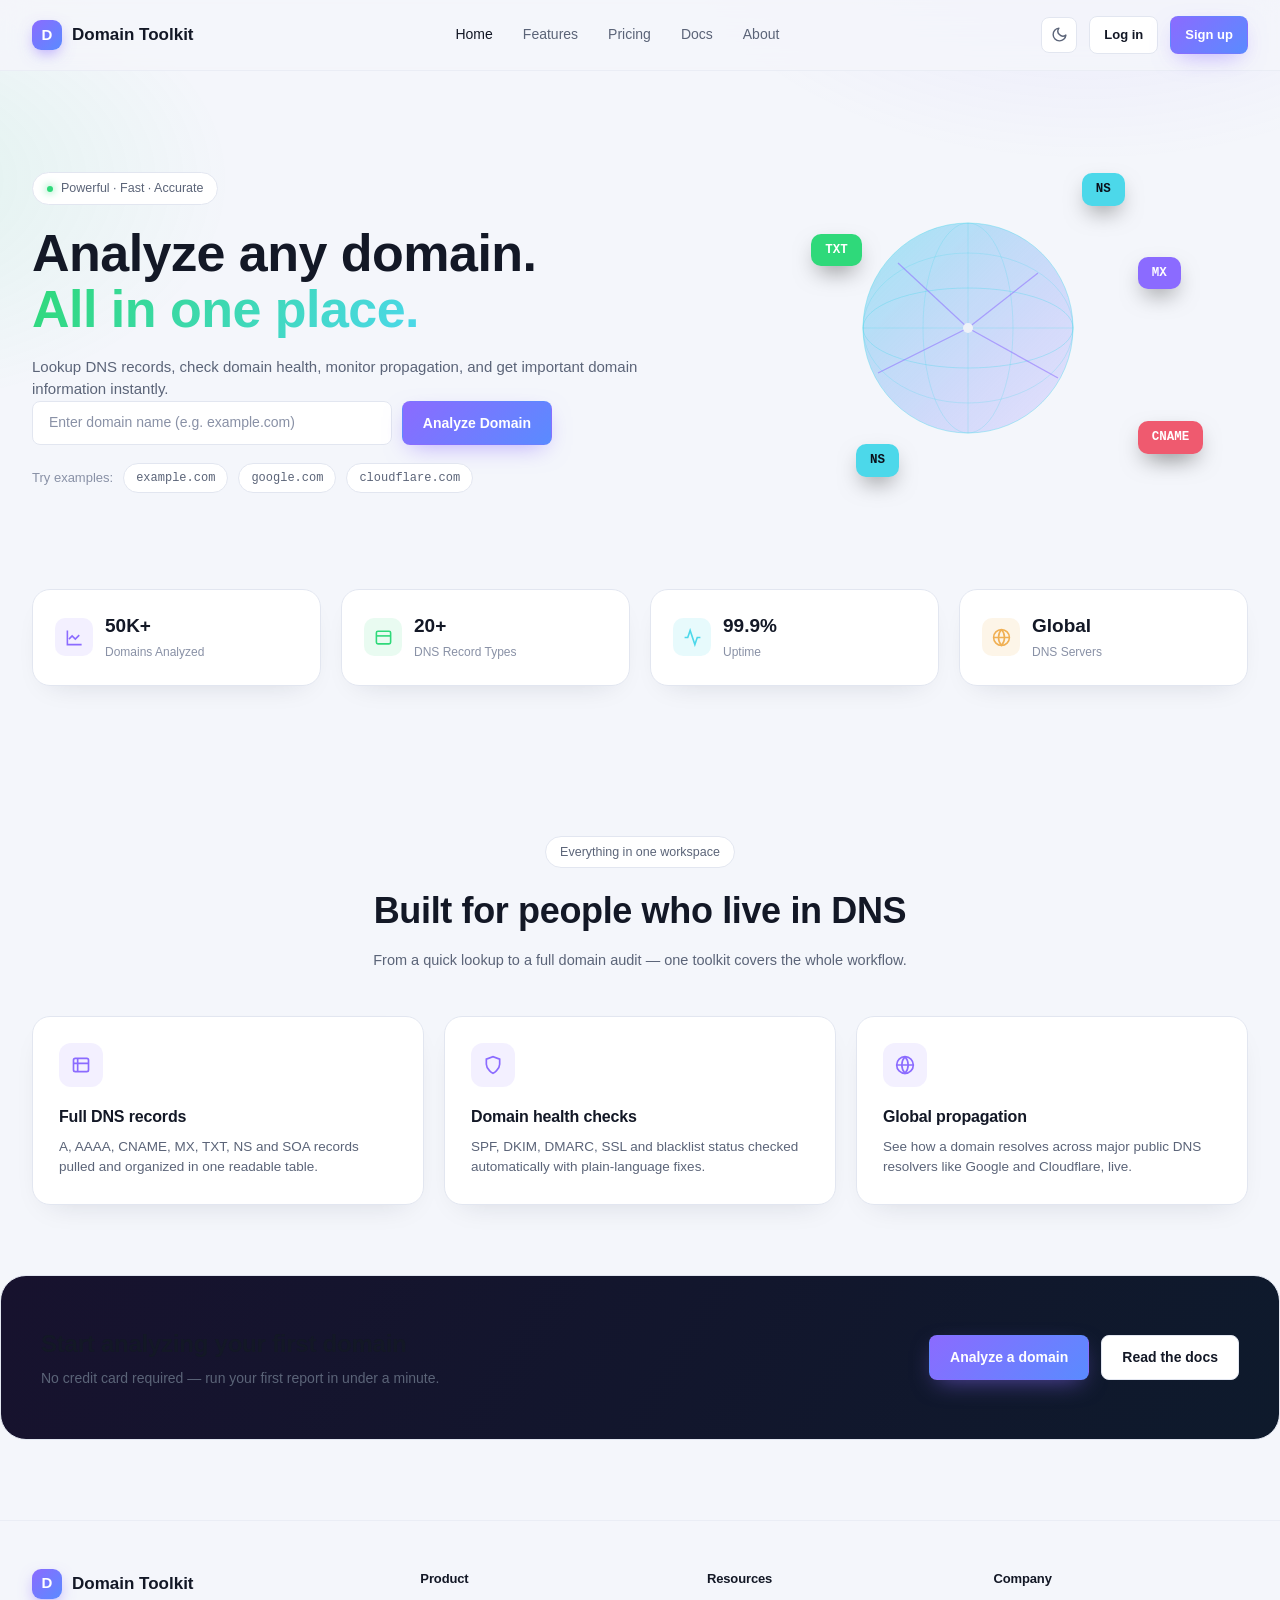
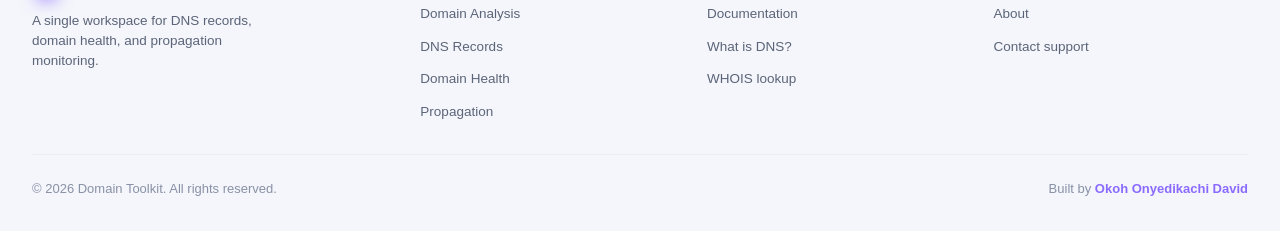
==== commit b7ccf90e: "Add files via upload" ====
--- a/index.html
+++ b/index.html
@@ -2,6 +2,7 @@
 <html lang="en">
 <head>
 <meta charset="UTF-8">
+<meta name="google-site-verification" content="SAB0-QnkL_WXop5lbBI66h6rOVWDf-QuCws6AigJNjM" />
 <meta name="viewport" content="width=device-width, initial-scale=1.0">
 <link rel="icon" href="data:image/svg+xml,%3Csvg xmlns='http://www.w3.org/2000/svg' viewBox='0 0 100 100'%3E%3Crect width='100' height='100' rx='22' fill='%238b6bff'/%3E%3Ctext x='50' y='70' font-size='58' font-family='sans-serif' font-weight='700' fill='white' text-anchor='middle'%3ED%3C/text%3E%3C/svg%3E">
 <meta name="author" content="Okoh Onyedikachi David">
--- a/css/layout.css
+++ b/css/layout.css
@@ -81,6 +81,7 @@
   border-radius: var(--radius-sm);
   font-size: 14px; color: var(--text-secondary); font-weight: 500;
   border: 1px solid transparent;
+  touch-action: manipulation;
 }
 .sidebar a svg{ width:17px; height:17px; flex-shrink:0; opacity:.85; }
 .sidebar a:hover{ background: var(--bg-elev-2); color: var(--text-primary); }
--- a/css/components.css
+++ b/css/components.css
@@ -51,14 +51,14 @@
 .stat-value{ font-family: var(--font-display); font-size: 18px; font-weight: 700; }
 
 /* Score ring */
-.score-ring-wrap{ display:flex; flex-direction:column; align-items:center; gap: 6px; }
-.score-ring{ position:relative; width: 108px; height:108px; }
-.score-ring svg{ transform: rotate(-90deg); }
+.score-ring-wrap{ display:flex; flex-direction:column; align-items:center; gap: 8px; }
+.score-ring{ position:relative; width: 140px; height:140px; }
+.score-ring svg{ transform: rotate(-90deg); position:relative; z-index:1; }
 .score-ring-value{
-  position:absolute; inset:0; display:flex; flex-direction:column;
-  align-items:center; justify-content:center;
-}
-.score-ring-value .num{ font-family: var(--font-display); font-size: 30px; font-weight:700; }
+  position:absolute; inset:0; z-index:2; display:flex; flex-direction:column;
+  align-items:center; justify-content:center; text-align:center; line-height:1.3; gap:2px;
+}
+.score-ring-value .num{ font-family: var(--font-display); font-size: 32px; font-weight:700; }
 .score-ring-value .cap{ font-size: 11px; color: var(--text-muted); }
 .score-tag{ font-size: 13px; font-weight:600; color: var(--green); }
 
@@ -169,6 +169,12 @@
   line-height: 1.75; max-height: 260px; overflow-y:auto; white-space: pre-wrap;
 }
 
+/* Reusable responsive grid utilities — replaces one-off inline grid
+   styles that don't collapse on mobile. */
+.grid-cols-2{ display:grid; grid-template-columns:1fr 1fr; gap:20px; }
+.grid-cols-4{ display:grid; grid-template-columns:repeat(4,1fr); gap:20px; }
+.grid-map-results{ display:grid; grid-template-columns:1.6fr 1fr; gap:20px; }
+
 /* Section card padding helper */
 .pad{ padding: 22px; }
 .pad-lg{ padding: 28px; }
@@ -192,8 +198,11 @@
   .summary-panel .divider{ display:none; }
   .mini-check-grid{ grid-template-columns: repeat(2,1fr); }
   .docs-grid{ grid-template-columns: 1fr; }
+  .grid-cols-2, .grid-map-results{ grid-template-columns: 1fr; }
+  .grid-cols-4{ grid-template-columns: repeat(2,1fr); }
 }
 @media (max-width: 560px){
   .stat-grid{ grid-template-columns: 1fr; }
   .search-row{ flex-direction:column; }
-}
+  .grid-cols-4{ grid-template-columns: 1fr; }
+}
